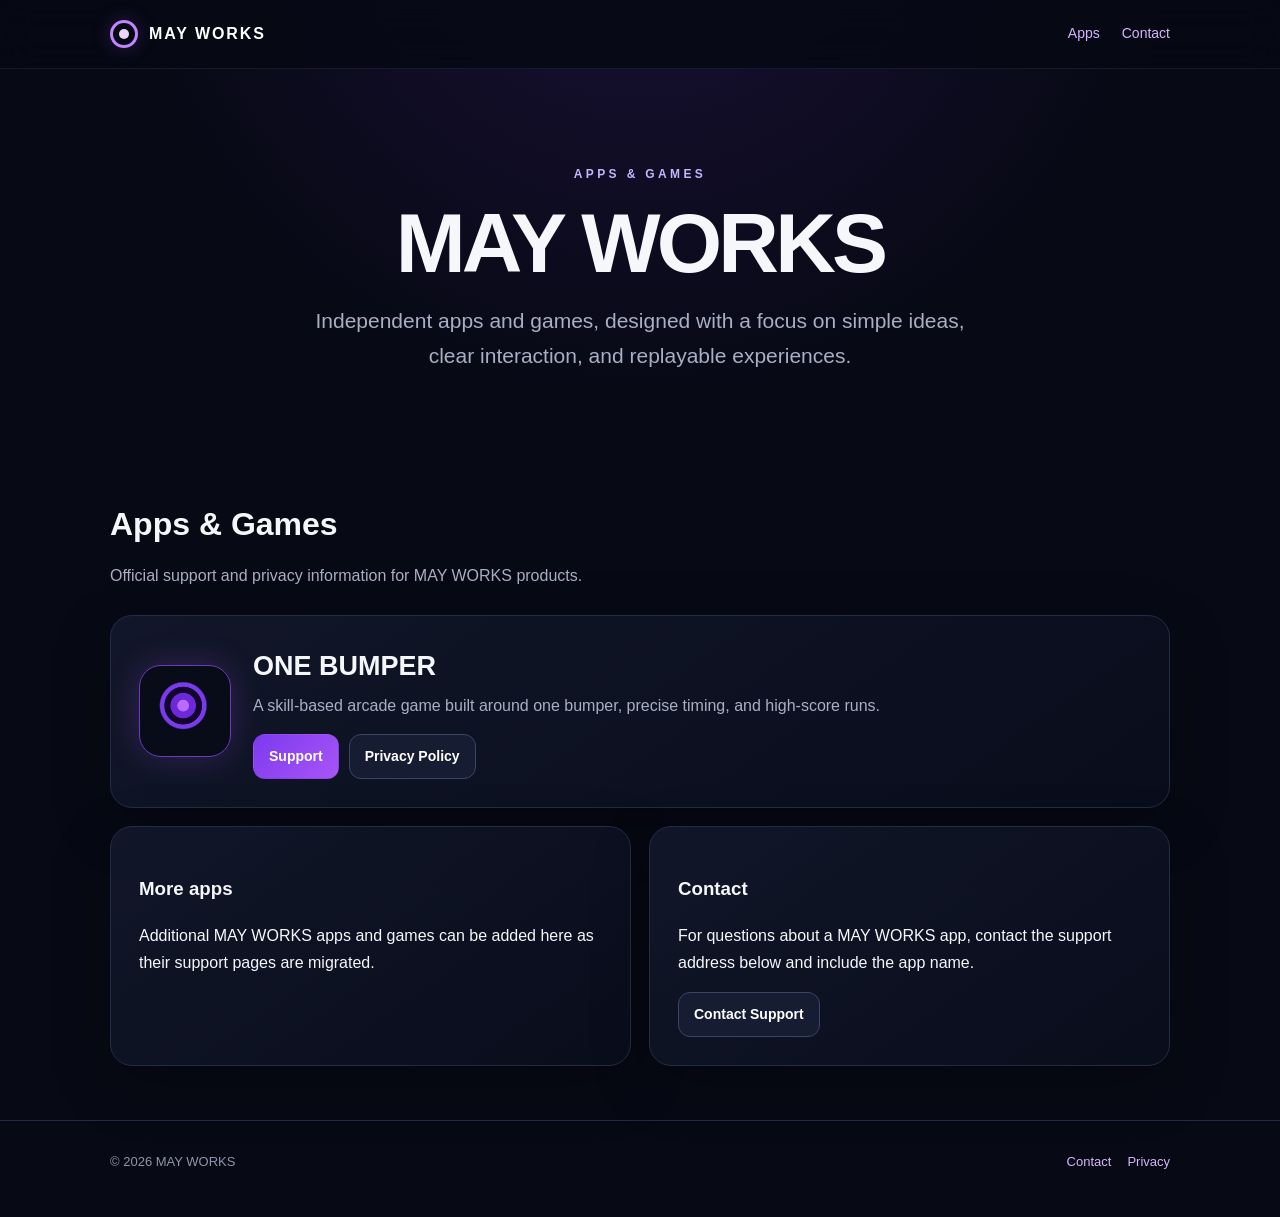
==== index.html @ 0b9dde8e "Create MAY WORKS support site" ====
<!doctype html>
<html lang="en">
<head>
<meta charset="utf-8">
<meta name="viewport" content="width=device-width,initial-scale=1">
<title>MAY WORKS — Apps & Games</title>
<meta name="description" content="Official website and support pages for MAY WORKS apps and games.">
<link rel="stylesheet" href="styles.css">
</head>
<body>
<header>
  <div class="shell nav">
    <a class="brand" href="./"><span class="mark"></span>MAY WORKS</a>
    <nav class="navlinks"><a href="#apps">Apps</a><a href="contact/">Contact</a></nav>
  </div>
</header>

<main>
  <section class="hero shell">
    <div class="eyebrow">APPS & GAMES</div>
    <h1>MAY WORKS</h1>
    <p class="lead">Independent apps and games, designed with a focus on simple ideas, clear interaction, and replayable experiences.</p>
  </section>

  <section class="section shell" id="apps">
    <h2>Apps & Games</h2>
    <p class="section-intro">Official support and privacy information for MAY WORKS products.</p>
    <div class="grid">
      <article class="card app-card">
        <div class="app-icon" aria-hidden="true"></div>
        <div class="app-copy">
          <h3>ONE BUMPER</h3>
          <p>A skill-based arcade game built around one bumper, precise timing, and high-score runs.</p>
          <div class="actions">
            <a class="btn primary" href="one-bumper/">Support</a>
            <a class="btn" href="one-bumper/privacy.html">Privacy Policy</a>
          </div>
        </div>
      </article>

      <article class="card half">
        <h3>More apps</h3>
        <p>Additional MAY WORKS apps and games can be added here as their support pages are migrated.</p>
      </article>
      <article class="card half">
        <h3>Contact</h3>
        <p>For questions about a MAY WORKS app, contact the support address below and include the app name.</p>
        <a class="btn" href="contact/">Contact Support</a>
      </article>
    </div>
  </section>
</main>

<footer>
  <div class="shell footer-row">
    <div>© 2026 MAY WORKS</div>
    <div class="small-links"><a href="contact/">Contact</a><a href="one-bumper/privacy.html">Privacy</a></div>
  </div>
</footer>
</body>
</html>
---- styles.css ----
:root{
  --bg:#070914;
  --panel:#0d1121;
  --panel2:#12172b;
  --text:#f6f7fb;
  --muted:#a9afc3;
  --line:#242b45;
  --accent:#a855f7;
  --accent2:#7c3aed;
  --glow:rgba(168,85,247,.24);
  --max:1060px;
}
*{box-sizing:border-box}
html{scroll-behavior:smooth}
body{
  margin:0;
  background:
    radial-gradient(circle at 50% -10%,rgba(124,58,237,.16),transparent 34rem),
    var(--bg);
  color:var(--text);
  font-family:-apple-system,BlinkMacSystemFont,"Segoe UI",Roboto,Helvetica,Arial,sans-serif;
  line-height:1.65;
}
a{color:#d8b4fe;text-decoration:none}
a:hover{text-decoration:underline}
.shell{width:min(var(--max),calc(100% - 36px));margin:auto}
header{
  position:sticky;top:0;z-index:20;
  border-bottom:1px solid rgba(255,255,255,.07);
  background:rgba(7,9,20,.84);
  backdrop-filter:blur(18px);
}
.nav{height:68px;display:flex;align-items:center;justify-content:space-between;gap:20px}
.brand{display:flex;align-items:center;gap:11px;color:white;font-weight:800;letter-spacing:.12em}
.mark{
  width:28px;height:28px;border:3px solid #c084fc;border-radius:50%;
  box-shadow:0 0 20px var(--glow);position:relative
}
.mark:after{content:"";position:absolute;inset:6px;border-radius:50%;background:#e9d5ff}
.navlinks{display:flex;gap:22px;font-size:14px}
.hero{padding:96px 0 70px;text-align:center}
.eyebrow{font-size:12px;letter-spacing:.28em;color:#c4b5fd;font-weight:800}
h1{font-size:clamp(44px,8vw,84px);line-height:1.02;margin:16px 0 18px;letter-spacing:-.045em}
.lead{max-width:700px;margin:0 auto;color:var(--muted);font-size:clamp(17px,2.2vw,21px)}
.section{padding:54px 0}
.section h2{font-size:32px;margin:0 0 12px}
.section-intro{color:var(--muted);margin:0 0 26px;max-width:720px}
.grid{display:grid;grid-template-columns:repeat(12,1fr);gap:18px}
.card{
  grid-column:span 12;
  background:linear-gradient(145deg,rgba(18,23,43,.92),rgba(10,13,27,.96));
  border:1px solid var(--line);border-radius:22px;padding:28px;
  box-shadow:0 18px 60px rgba(0,0,0,.22)
}
.app-card{display:flex;gap:22px;align-items:center}
.app-icon{
  width:92px;height:92px;border-radius:22px;flex:none;
  background:radial-gradient(circle at 48% 44%,#b96cff 0 8%,#6d28d9 9% 18%,#14052e 19% 27%,#7c3aed 28% 33%,#080b18 35%);
  border:1px solid #6d3bb9;
  box-shadow:0 0 34px var(--glow)
}
.app-copy h3{font-size:27px;margin:0 0 5px}
.app-copy p{color:var(--muted);margin:0 0 14px}
.actions{display:flex;flex-wrap:wrap;gap:10px}
.btn{
  display:inline-flex;align-items:center;justify-content:center;
  padding:10px 15px;border-radius:12px;border:1px solid #3b4568;
  color:white;font-weight:700;font-size:14px;background:#161c32
}
.btn.primary{background:linear-gradient(135deg,var(--accent2),var(--accent));border-color:transparent}
.btn:hover{text-decoration:none;filter:brightness(1.08)}
.content{padding:68px 0 90px}
.content h1{font-size:clamp(38px,7vw,64px)}
.content h2{font-size:24px;margin-top:38px}
.content p,.content li{color:#c5cad9}
.content strong{color:white}
.notice{
  padding:18px 20px;border:1px solid #3d3563;border-radius:15px;
  background:rgba(124,58,237,.08);color:#ddd6fe;margin:24px 0
}
.faq{display:grid;gap:12px;margin-top:22px}
.faq details{background:var(--panel);border:1px solid var(--line);border-radius:15px;padding:16px 18px}
.faq summary{cursor:pointer;font-weight:750;color:white}
.faq details p{margin:12px 0 2px}
.meta{font-size:13px;color:#7f879e}
footer{border-top:1px solid var(--line);padding:30px 0 44px;color:#8f96aa;font-size:13px}
.footer-row{display:flex;justify-content:space-between;gap:20px;flex-wrap:wrap}
.small-links{display:flex;gap:16px;flex-wrap:wrap}
@media(min-width:760px){
  .card.half{grid-column:span 6}
}
@media(max-width:620px){
  .navlinks{gap:12px}.navlinks a:nth-child(1){display:none}
  .hero{padding-top:72px}.app-card{align-items:flex-start}.app-icon{width:72px;height:72px;border-radius:18px}
  .card{padding:22px}
}
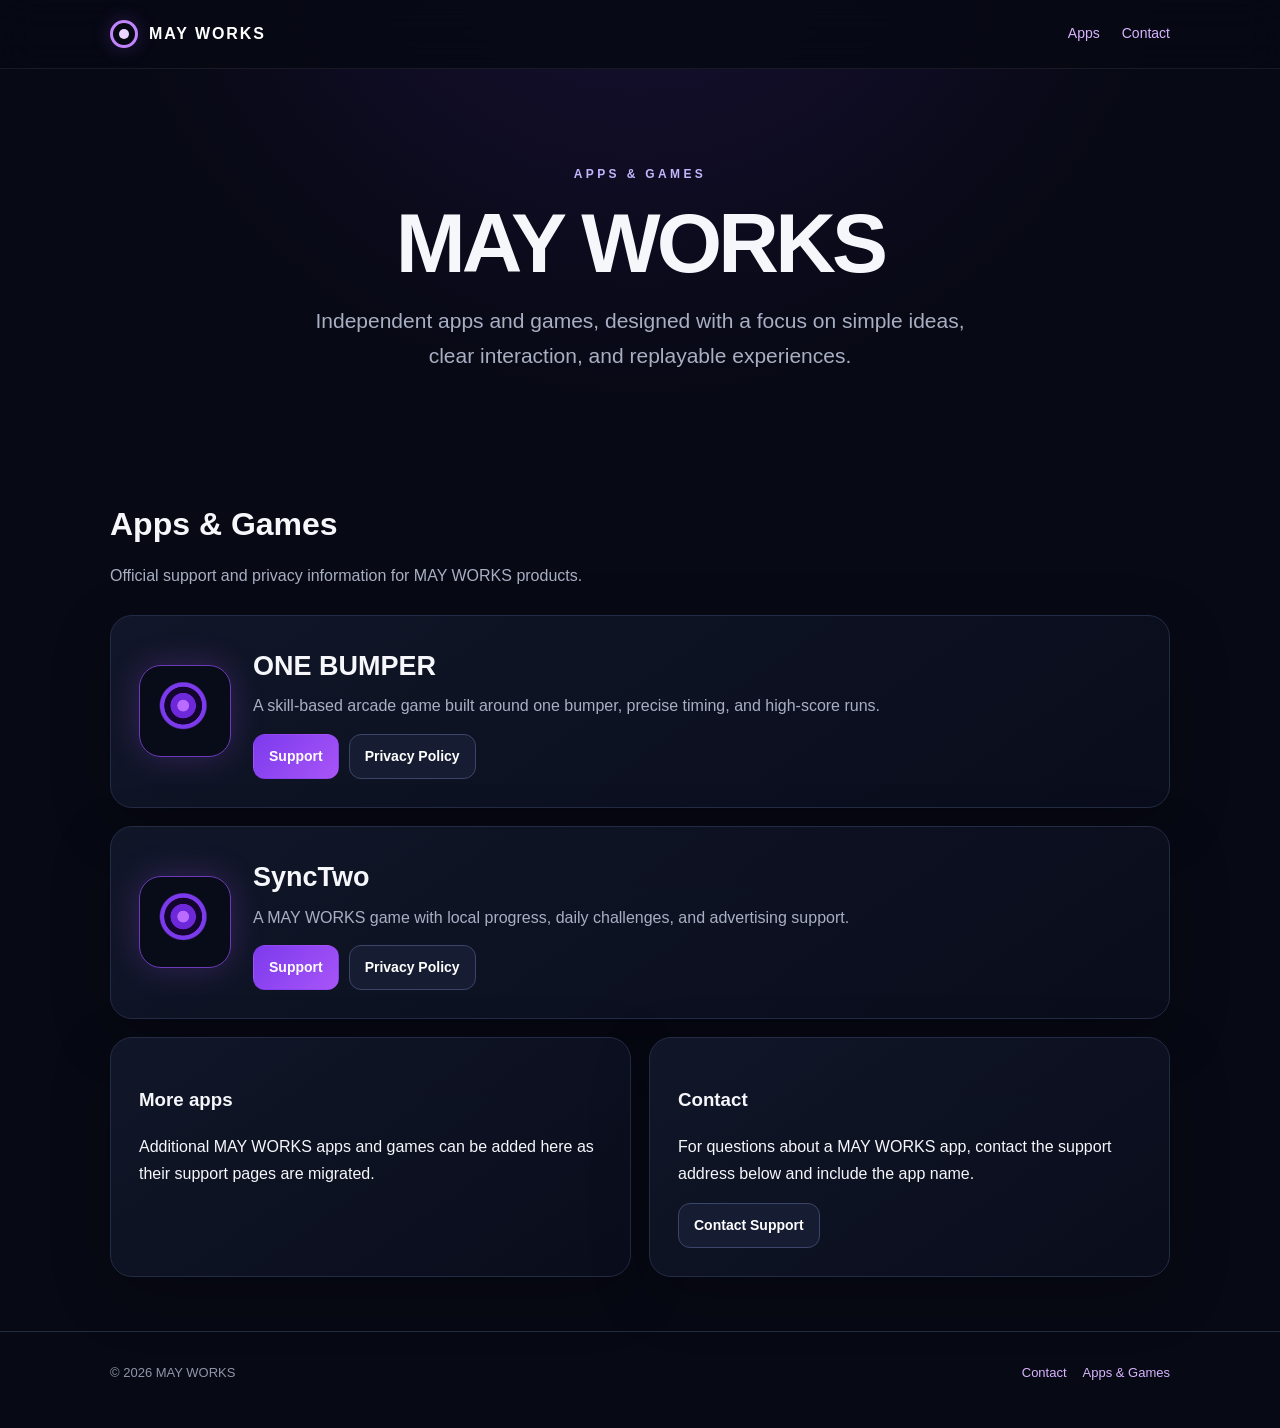
==== commit 980cb20f: "Finish SyncTwo site integration" ====
--- a/index.html
+++ b/index.html
@@ -38,6 +38,18 @@
         </div>
       </article>
 
+      <article class="card app-card">
+        <div class="app-icon" aria-hidden="true"></div>
+        <div class="app-copy">
+          <h3>SyncTwo</h3>
+          <p>A MAY WORKS game with local progress, daily challenges, and advertising support.</p>
+          <div class="actions">
+            <a class="btn primary" href="synctwo/">Support</a>
+            <a class="btn" href="synctwo/privacy.html">Privacy Policy</a>
+          </div>
+        </div>
+      </article>
+
       <article class="card half">
         <h3>More apps</h3>
         <p>Additional MAY WORKS apps and games can be added here as their support pages are migrated.</p>
@@ -54,7 +66,7 @@
 <footer>
   <div class="shell footer-row">
     <div>© 2026 MAY WORKS</div>
-    <div class="small-links"><a href="contact/">Contact</a><a href="one-bumper/privacy.html">Privacy</a></div>
+    <div class="small-links"><a href="contact/">Contact</a><a href="#apps">Apps & Games</a></div>
   </div>
 </footer>
 </body>
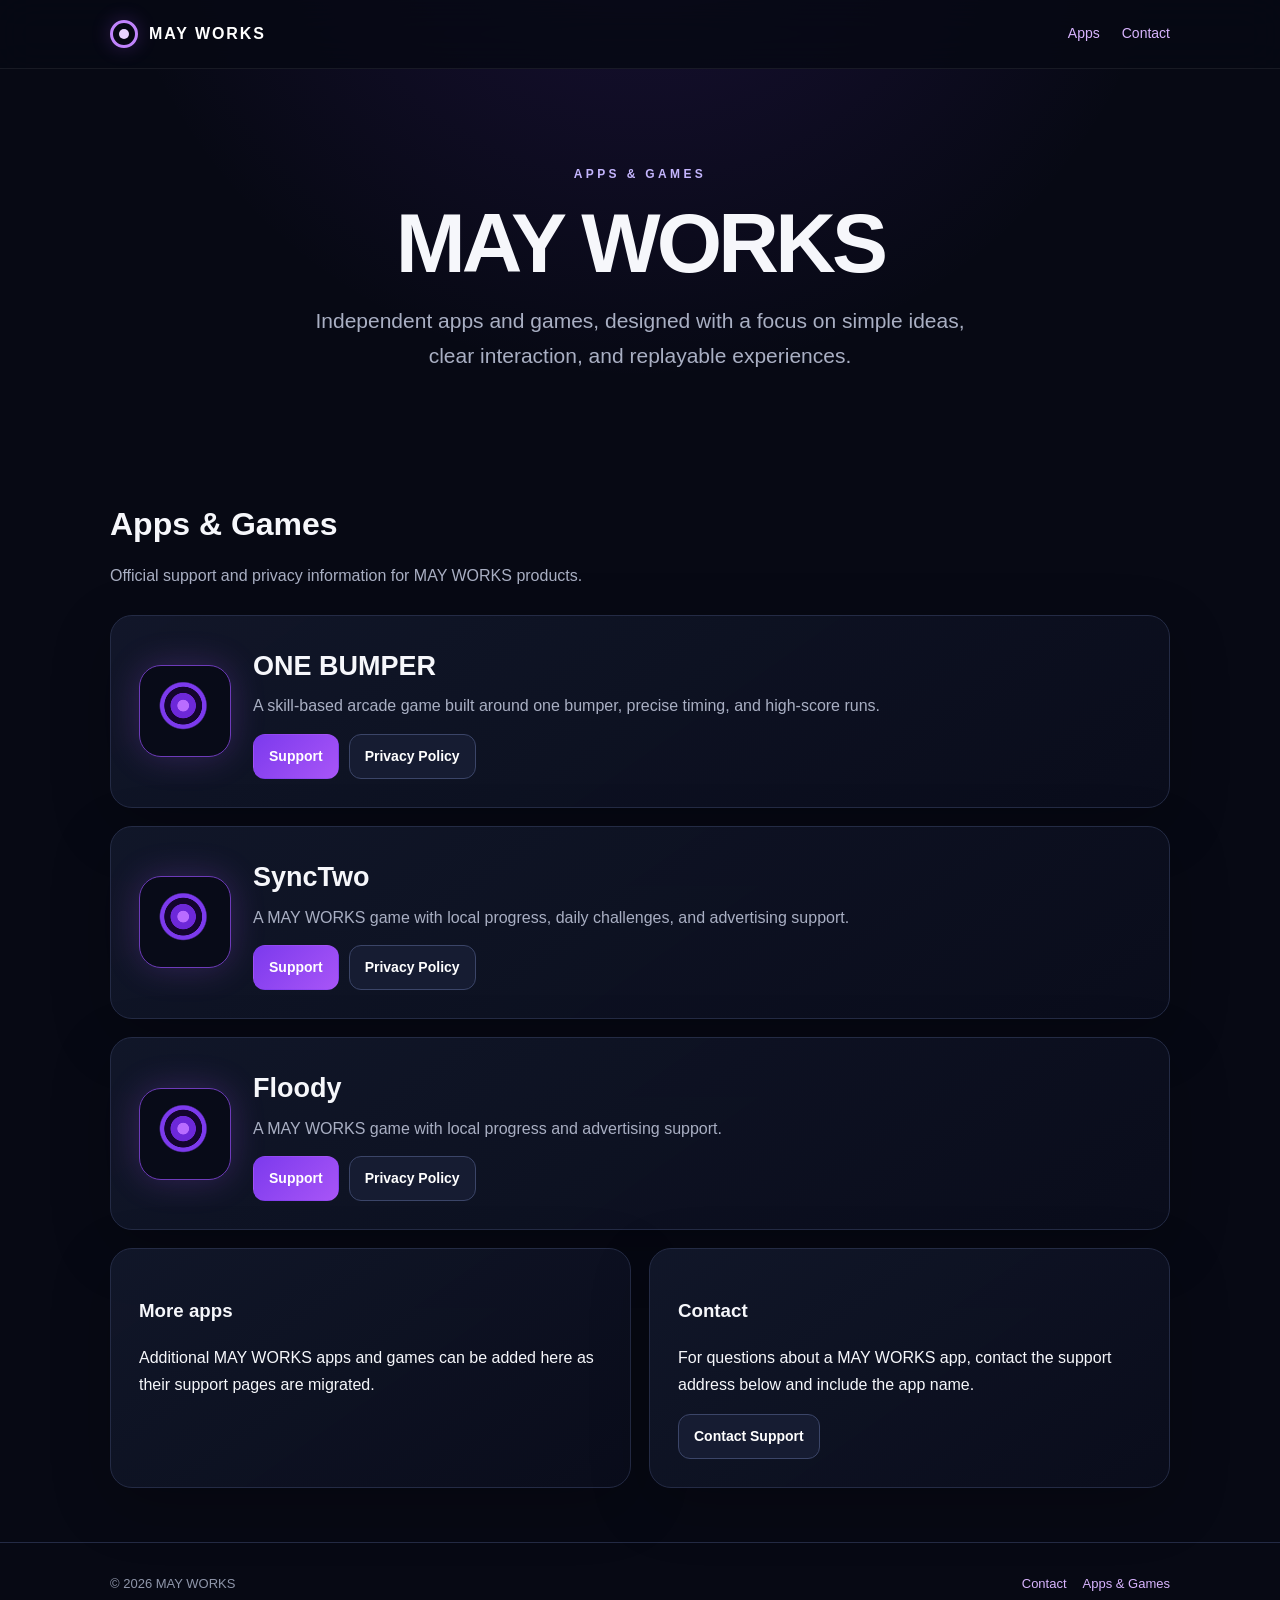
==== commit cbebce1e: "Add Floody support and privacy pages" ====
--- a/index.html
+++ b/index.html
@@ -50,6 +50,18 @@
         </div>
       </article>
 
+      <article class="card app-card">
+        <div class="app-icon" aria-hidden="true"></div>
+        <div class="app-copy">
+          <h3>Floody</h3>
+          <p>A MAY WORKS game with local progress and advertising support.</p>
+          <div class="actions">
+            <a class="btn primary" href="floody/">Support</a>
+            <a class="btn" href="floody/privacy.html">Privacy Policy</a>
+          </div>
+        </div>
+      </article>
+
       <article class="card half">
         <h3>More apps</h3>
         <p>Additional MAY WORKS apps and games can be added here as their support pages are migrated.</p>
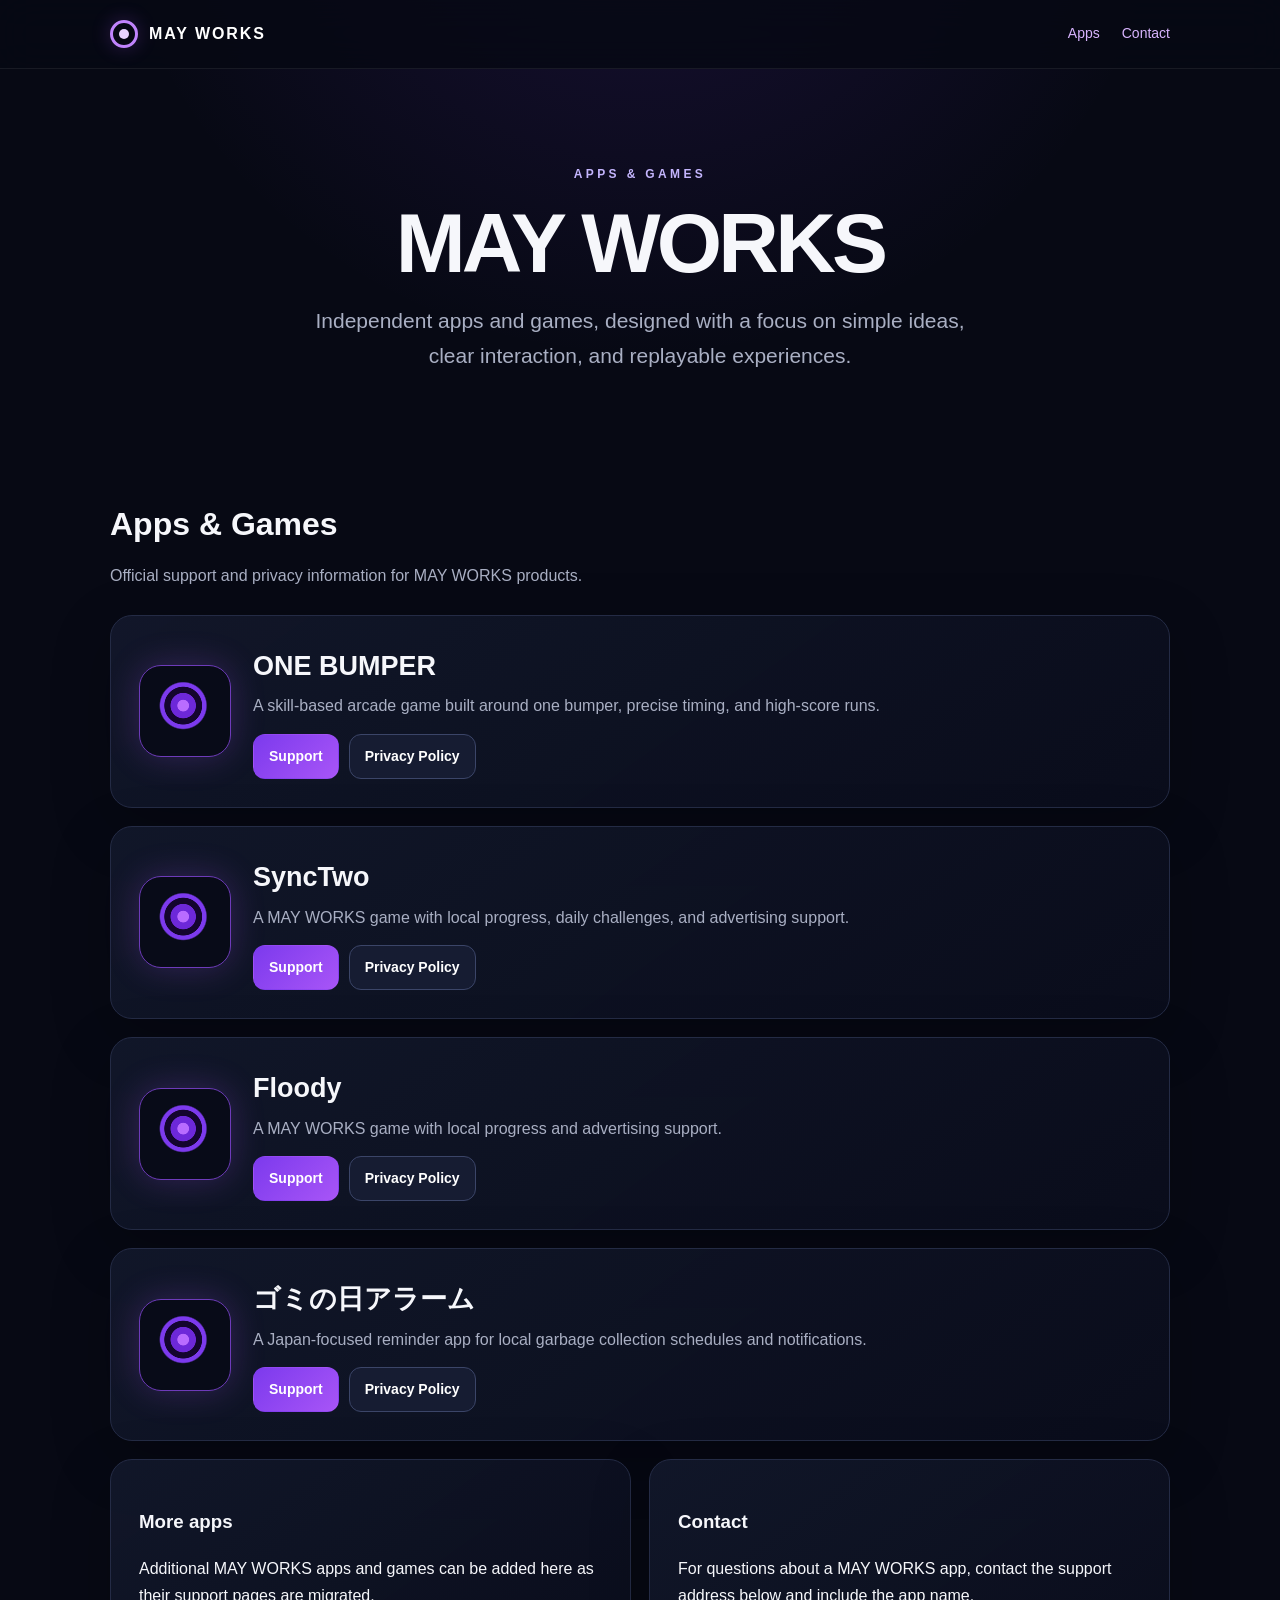
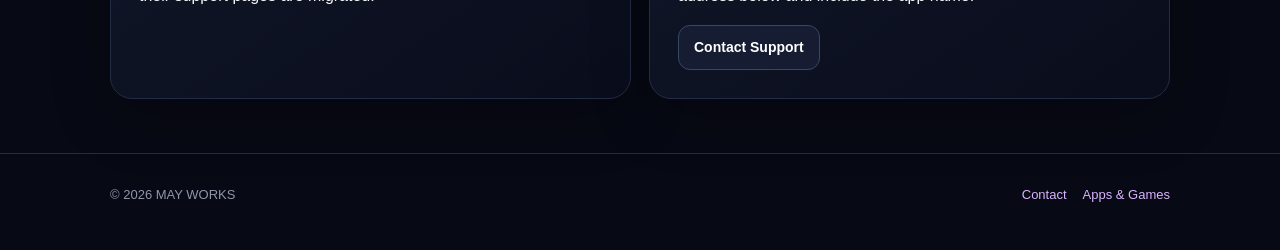
==== commit 125efa45: "Add Gomi support and privacy pages" ====
--- a/index.html
+++ b/index.html
@@ -62,6 +62,18 @@
         </div>
       </article>
 
+      <article class="card app-card">
+        <div class="app-icon" aria-hidden="true"></div>
+        <div class="app-copy">
+          <h3>ゴミの日アラーム</h3>
+          <p>A Japan-focused reminder app for local garbage collection schedules and notifications.</p>
+          <div class="actions">
+            <a class="btn primary" href="gomi/">Support</a>
+            <a class="btn" href="gomi/privacy.html">Privacy Policy</a>
+          </div>
+        </div>
+      </article>
+
       <article class="card half">
         <h3>More apps</h3>
         <p>Additional MAY WORKS apps and games can be added here as their support pages are migrated.</p>
